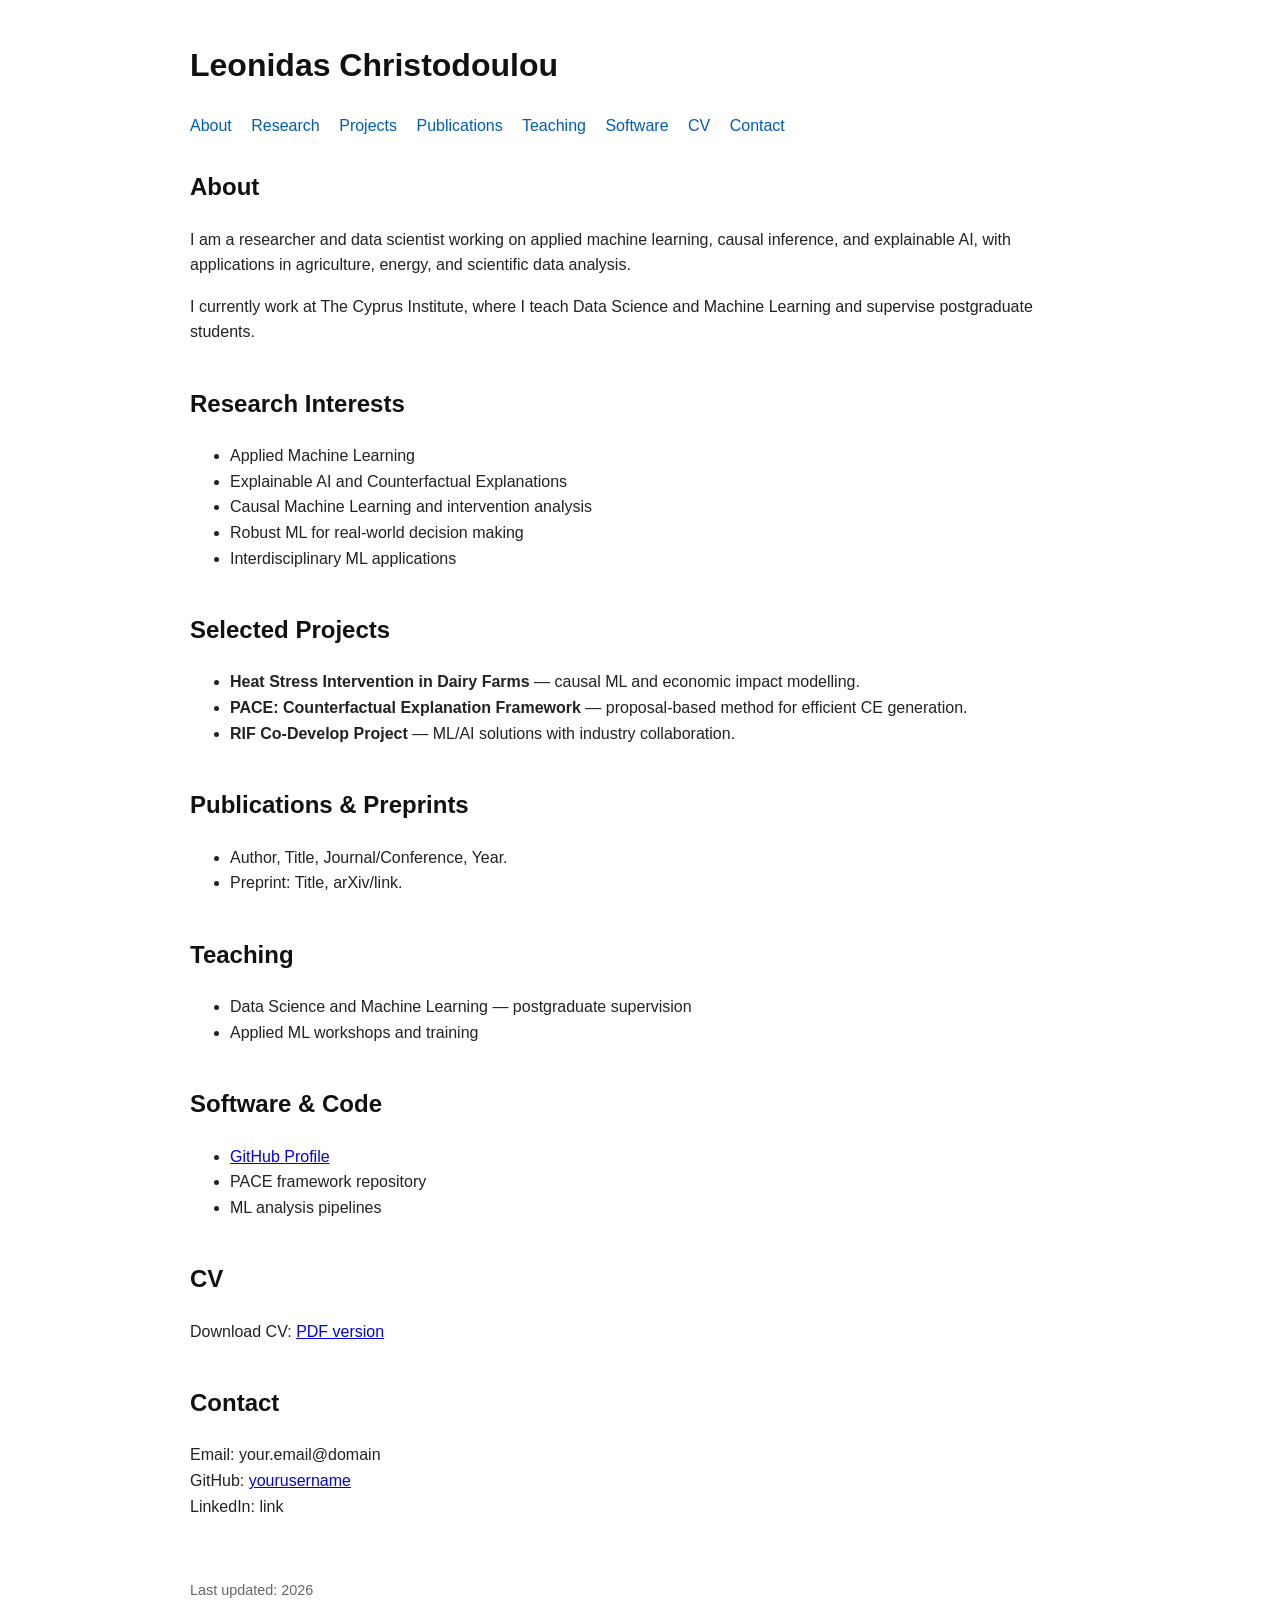
==== index.html @ 6f921da9 "Create index.html" ====
<!DOCTYPE html>
<html lang="en">
<head>
<meta charset="UTF-8">
<title>Leonidas Christodoulou</title>
<meta name="viewport" content="width=device-width, initial-scale=1">

<style>
body {
    font-family: Arial, Helvetica, sans-serif;
    margin: 40px auto;
    max-width: 900px;
    line-height: 1.6;
    padding: 0 20px;
    color: #222;
}

h1, h2, h3 {
    color: #111;
}

nav a {
    margin-right: 15px;
    text-decoration: none;
    color: #005bbb;
}

nav {
    margin-bottom: 30px;
}

.section {
    margin-bottom: 40px;
}

.footer {
    margin-top: 60px;
    font-size: 0.9em;
    color: #666;
}

a:hover {
    text-decoration: underline;
}
</style>
</head>

<body>

<h1>Leonidas Christodoulou</h1>

<nav>
<a href="#about">About</a>
<a href="#research">Research</a>
<a href="#projects">Projects</a>
<a href="#publications">Publications</a>
<a href="#teaching">Teaching</a>
<a href="#software">Software</a>
<a href="#cv">CV</a>
<a href="#contact">Contact</a>
</nav>

<div class="section" id="about">
<h2>About</h2>
<p>
I am a researcher and data scientist working on applied machine learning,
causal inference, and explainable AI, with applications in agriculture,
energy, and scientific data analysis.
</p>

<p>
I currently work at The Cyprus Institute, where I teach Data Science and
Machine Learning and supervise postgraduate students.
</p>
</div>

<div class="section" id="research">
<h2>Research Interests</h2>
<ul>
<li>Applied Machine Learning</li>
<li>Explainable AI and Counterfactual Explanations</li>
<li>Causal Machine Learning and intervention analysis</li>
<li>Robust ML for real-world decision making</li>
<li>Interdisciplinary ML applications</li>
</ul>
</div>

<div class="section" id="projects">
<h2>Selected Projects</h2>
<ul>
<li><b>Heat Stress Intervention in Dairy Farms</b> — causal ML and
economic impact modelling.</li>

<li><b>PACE: Counterfactual Explanation Framework</b> — proposal-based
method for efficient CE generation.</li>

<li><b>RIF Co-Develop Project</b> — ML/AI solutions with industry
collaboration.</li>
</ul>
</div>

<div class="section" id="publications">
<h2>Publications & Preprints</h2>
<ul>
<li>Author, Title, Journal/Conference, Year.</li>
<li>Preprint: Title, arXiv/link.</li>
</ul>
</div>

<div class="section" id="teaching">
<h2>Teaching</h2>
<ul>
<li>Data Science and Machine Learning — postgraduate supervision</li>
<li>Applied ML workshops and training</li>
</ul>
</div>

<div class="section" id="software">
<h2>Software & Code</h2>
<ul>
<li><a href="https://github.com/yourusername">GitHub Profile</a></li>
<li>PACE framework repository</li>
<li>ML analysis pipelines</li>
</ul>
</div>

<div class="section" id="cv">
<h2>CV</h2>
<p>
Download CV: <a href="cv.pdf">PDF version</a>
</p>
</div>

<div class="section" id="contact">
<h2>Contact</h2>
<p>
Email: your.email@domain<br>
GitHub: <a href="https://github.com/yourusername">yourusername</a><br>
LinkedIn: link
</p>
</div>

<div class="footer">
Last updated: 2026
</div>

</body>
</html>
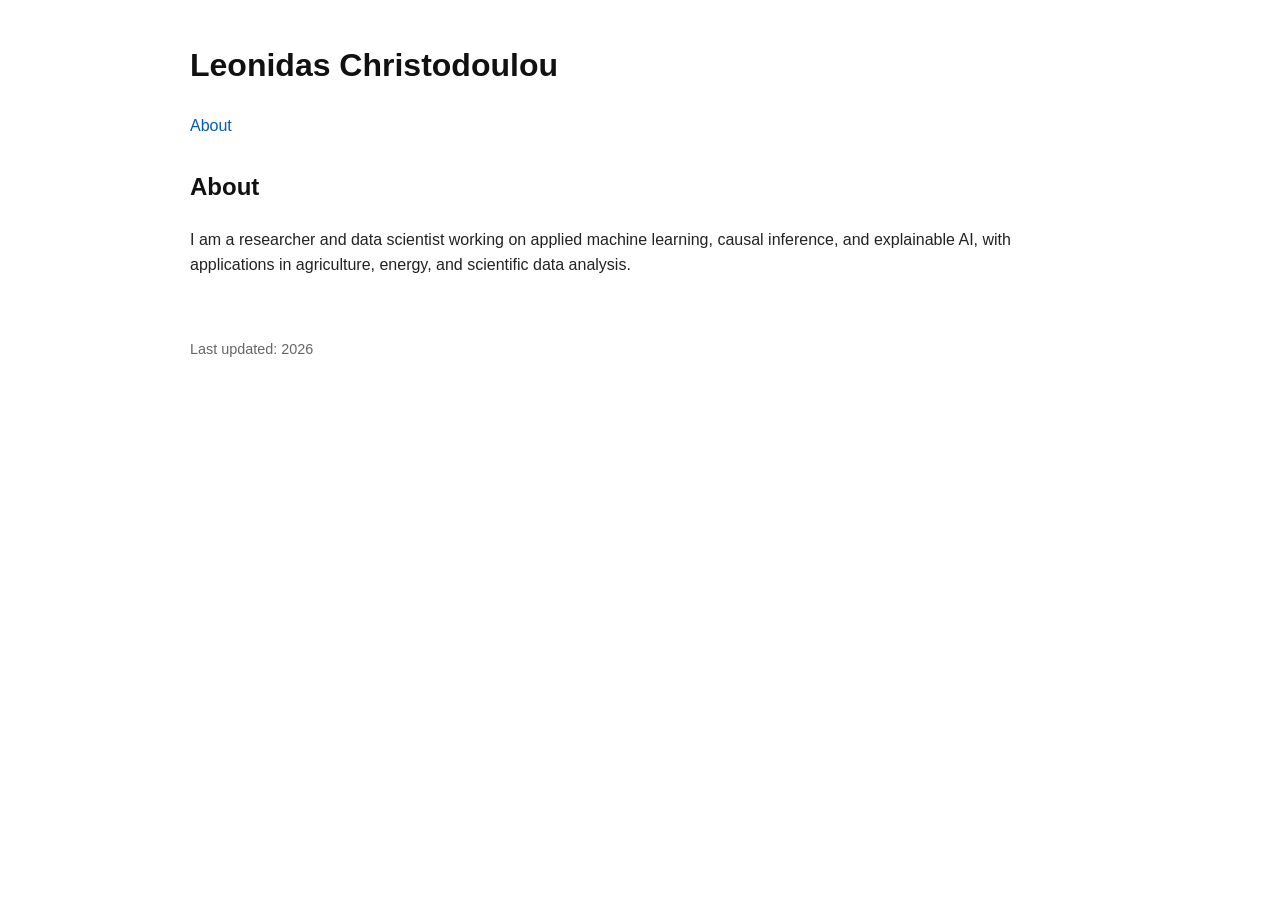
==== commit 9d498b2d: "Update index.html" ====
--- a/index.html
+++ b/index.html
@@ -51,13 +51,6 @@
 
 <nav>
 <a href="#about">About</a>
-<a href="#research">Research</a>
-<a href="#projects">Projects</a>
-<a href="#publications">Publications</a>
-<a href="#teaching">Teaching</a>
-<a href="#software">Software</a>
-<a href="#cv">CV</a>
-<a href="#contact">Contact</a>
 </nav>
 
 <div class="section" id="about">
@@ -68,77 +61,6 @@
 energy, and scientific data analysis.
 </p>
 
-<p>
-I currently work at The Cyprus Institute, where I teach Data Science and
-Machine Learning and supervise postgraduate students.
-</p>
-</div>
-
-<div class="section" id="research">
-<h2>Research Interests</h2>
-<ul>
-<li>Applied Machine Learning</li>
-<li>Explainable AI and Counterfactual Explanations</li>
-<li>Causal Machine Learning and intervention analysis</li>
-<li>Robust ML for real-world decision making</li>
-<li>Interdisciplinary ML applications</li>
-</ul>
-</div>
-
-<div class="section" id="projects">
-<h2>Selected Projects</h2>
-<ul>
-<li><b>Heat Stress Intervention in Dairy Farms</b> — causal ML and
-economic impact modelling.</li>
-
-<li><b>PACE: Counterfactual Explanation Framework</b> — proposal-based
-method for efficient CE generation.</li>
-
-<li><b>RIF Co-Develop Project</b> — ML/AI solutions with industry
-collaboration.</li>
-</ul>
-</div>
-
-<div class="section" id="publications">
-<h2>Publications & Preprints</h2>
-<ul>
-<li>Author, Title, Journal/Conference, Year.</li>
-<li>Preprint: Title, arXiv/link.</li>
-</ul>
-</div>
-
-<div class="section" id="teaching">
-<h2>Teaching</h2>
-<ul>
-<li>Data Science and Machine Learning — postgraduate supervision</li>
-<li>Applied ML workshops and training</li>
-</ul>
-</div>
-
-<div class="section" id="software">
-<h2>Software & Code</h2>
-<ul>
-<li><a href="https://github.com/yourusername">GitHub Profile</a></li>
-<li>PACE framework repository</li>
-<li>ML analysis pipelines</li>
-</ul>
-</div>
-
-<div class="section" id="cv">
-<h2>CV</h2>
-<p>
-Download CV: <a href="cv.pdf">PDF version</a>
-</p>
-</div>
-
-<div class="section" id="contact">
-<h2>Contact</h2>
-<p>
-Email: your.email@domain<br>
-GitHub: <a href="https://github.com/yourusername">yourusername</a><br>
-LinkedIn: link
-</p>
-</div>
 
 <div class="footer">
 Last updated: 2026
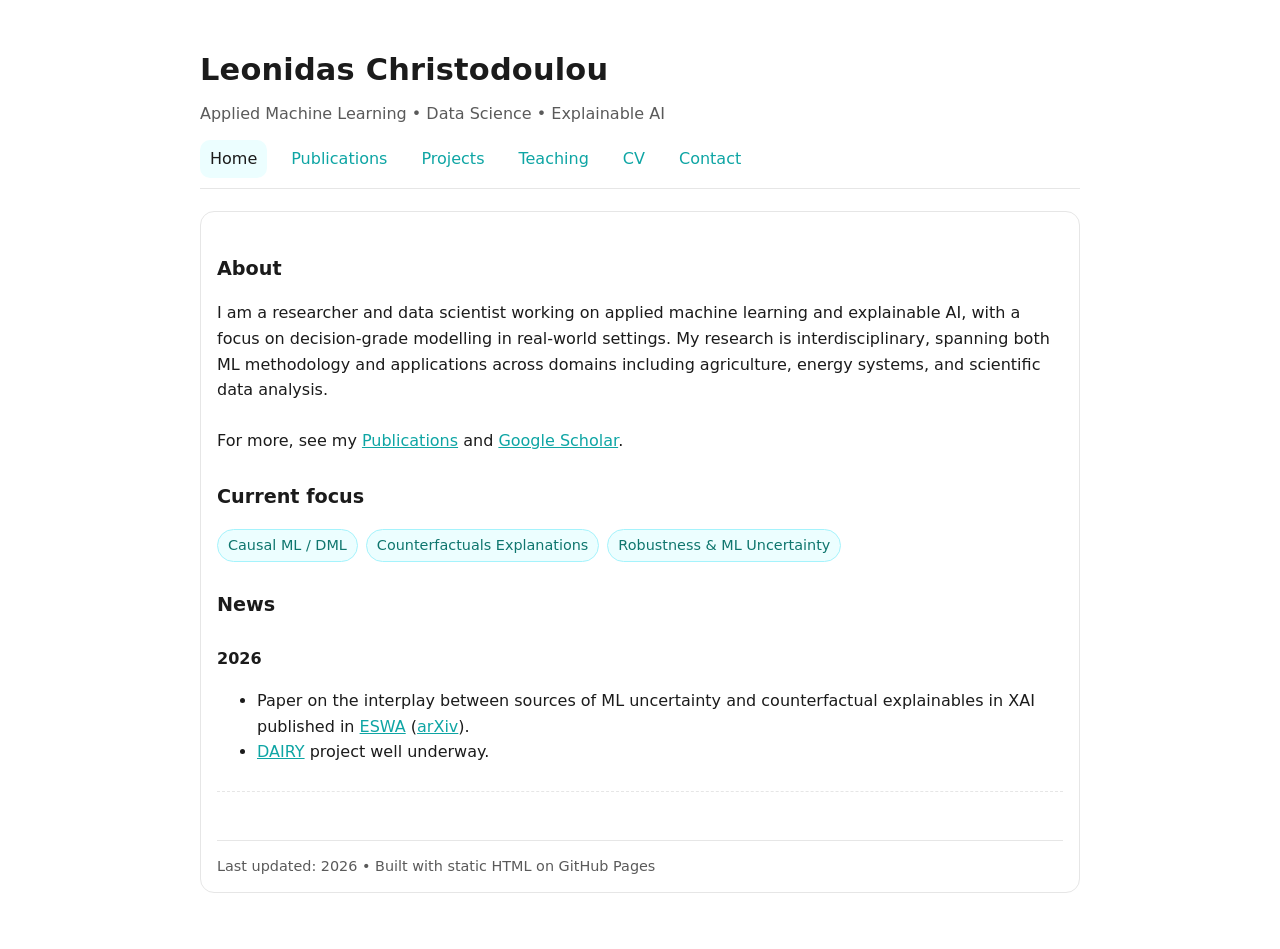
==== commit 6bca85b5: "first update" ====
--- a/index.html
+++ b/index.html
@@ -1,70 +1,73 @@
-<!DOCTYPE html>
+<!doctype html>
 <html lang="en">
 <head>
-<meta charset="UTF-8">
-<title>Leonidas Christodoulou</title>
-<meta name="viewport" content="width=device-width, initial-scale=1">
+  <meta charset="utf-8" />
+  <meta name="viewport" content="width=device-width, initial-scale=1" />
+  <title>Leonidas Christodoulou</title>
+  <link rel="stylesheet" href="assets/style.css" />
+  <link rel="icon" type="image/png" href="assets/favicon.png">
+</head>
+<body>
+  <div class="container">
+    <header>
+      <h1 class="site-title">Leonidas Christodoulou</h1>
+      <p class="subtitle">Applied Machine Learning • Data Science • Explainable AI</p>
 
-<style>
-body {
-    font-family: Arial, Helvetica, sans-serif;
-    margin: 40px auto;
-    max-width: 900px;
-    line-height: 1.6;
-    padding: 0 20px;
-    color: #222;
-}
+      <nav>
+        <a href="index.html" aria-current="page">Home</a>
+        <a href="publications.html">Publications</a>
+        <a href="projects.html">Projects</a>
+        <a href="teaching.html">Teaching</a>
+        <a href="Leonidas_Christodoulou_CV.pdf">CV</a>
+        <a href="contact.html">Contact</a>
+      </nav>
+    </header>
 
-h1, h2, h3 {
-    color: #111;
-}
+    <main>
+      
+        <section class="card">
+          <h2>About</h2>
+          <p>
+            I am a researcher and data scientist working on applied machine learning and 
+            explainable AI, with a focus on decision-grade modelling in real-world settings. 
+            My research is interdisciplinary, spanning both ML methodology and 
+            applications across domains including agriculture, energy systems, and 
+            scientific data analysis.
+            <br>
+            <br>
+            For more, see my <a href="publications.html">Publications</a> and 
+            <a href="https://scholar.google.com/citations?user=yEaNYfiahdUC&hl=en">Google Scholar</a>.
+          </p>
 
-nav a {
-    margin-right: 15px;
-    text-decoration: none;
-    color: #005bbb;
-}
+          <h2>Current focus</h2>
+          <div class="badges">
+            <!-- <span class="badge">Applied ML & evaluation</span> -->
+            <span class="badge">Causal ML / DML</span>
+            <span class="badge">Counterfactuals Explanations</span>
+            <span class="badge">Robustness & ML Uncertainty</span>
+            
+          </div>
 
-nav {
-    margin-bottom: 30px;
-}
+          <!-- <h2>News</h2>
+          <div class="item">
+            <strong>2026</strong> — Add 2–3 bullets here (paper accepted/submitted, project milestone, talk).
+          </div>
+        </section> -->
+        <h2>News</h2>
 
-.section {
-    margin-bottom: 40px;
-}
+            <div class="item">
+            <strong>2026</strong>
+            <ul class="news-list">
+                <li>Paper on the interplay between sources of ML uncertainty and counterfactual 
+                    explainables in XAI published in <a href="https://www.sciencedirect.com/journal/expert-systems-with-applications">ESWA</a> (<a href="https://arxiv.org/abs/2602.00063">arXiv</a>).</li>
+                <li><a href="https://www.linkedin.com/showcase/dairy-project/">DAIRY</a> project well underway.</li>
+            </ul>
+            </div>
 
-.footer {
-    margin-top: 60px;
-    font-size: 0.9em;
-    color: #666;
-}
-
-a:hover {
-    text-decoration: underline;
-}
-</style>
-</head>
-
-<body>
-
-<h1>Leonidas Christodoulou</h1>
-
-<nav>
-<a href="#about">About</a>
-</nav>
-
-<div class="section" id="about">
-<h2>About</h2>
-<p>
-I am a researcher and data scientist working on applied machine learning,
-causal inference, and explainable AI, with applications in agriculture,
-energy, and scientific data analysis.
-</p>
-
-
-<div class="footer">
-Last updated: 2026
-</div>
-
+      <footer>
+        Last updated: 2026 • Built with static HTML on GitHub Pages
+      </footer>
+    </main>
+  </div>
 </body>
 </html>
--- a/assets/style.css
+++ b/assets/style.css
@@ -0,0 +1,161 @@
+:root{
+  --text:#1b1b1b;
+  --muted:#5a5a5a;
+  --bg:#ffffff;
+  --border:#e6e6e6;
+  --link:#0ea5a4;
+  --chip:#ecfeff;
+}
+
+*{ box-sizing:border-box; }
+
+body{
+  margin:0;
+  background:var(--bg);
+  color:var(--text);
+  font-family: system-ui, -apple-system, Segoe UI, Roboto, Helvetica, Arial, sans-serif;
+  line-height:1.6;
+}
+
+.container{
+  max-width: 920px;
+  margin: 0 auto;
+  padding: 28px 20px 56px;
+}
+
+header{
+  padding: 18px 0 10px;
+  border-bottom: 1px solid var(--border);
+}
+
+.site-title{
+  margin: 0;
+  font-size: 1.9rem;
+  letter-spacing: 0.2px;
+}
+
+.subtitle{
+  margin: 6px 0 0;
+  color: var(--muted);
+}
+
+nav{
+  margin-top: 14px;
+  display:flex;
+  flex-wrap: wrap;
+  gap: 10px 14px;
+}
+
+nav a{
+  text-decoration:none;
+  color: var(--link);
+  padding: 6px 10px;
+  border-radius: 10px;
+}
+
+nav a[aria-current="page"]{
+  background: var(--chip);
+  color: var(--text);
+}
+
+main{
+  padding-top: 22px;
+}
+
+h2{
+  margin-top: 28px;
+  font-size: 1.2rem;
+}
+
+p{ margin: 10px 0; }
+
+a{ color: var(--link); }
+a:hover{ text-decoration: underline; }
+
+.grid{
+  display:grid;
+  grid-template-columns: 1fr;
+  gap: 14px;
+}
+@media (min-width: 820px){
+  .grid{ grid-template-columns: 1.2fr 0.8fr; }
+}
+
+.card{
+  border: 1px solid var(--border);
+  border-radius: 14px;
+  padding: 14px 16px;
+  background: #fff;
+}
+
+.kv{
+  display:grid;
+  grid-template-columns: 140px 1fr;
+  gap: 6px 14px;
+  margin: 8px 0;
+}
+.kv div{ color: var(--muted); }
+.kv strong{ color: var(--text); }
+
+.list{
+  margin: 10px 0 0;
+  padding-left: 18px;
+}
+
+.badges{
+  display:flex;
+  flex-wrap: wrap;
+  gap: 8px;
+  margin-top: 10px;
+}
+/* .badge{
+  background: var(--chip);
+  border: 1px solid var(--border);
+  color: var(--text);
+  padding: 4px 10px;
+  border-radius: 999px;
+  font-size: 0.9rem;
+} */
+.badge{
+  background: var(--chip);
+  border: 1px solid #a5f3fc;
+  color: #0f766e;
+  padding: 4px 10px;
+  border-radius: 999px;
+  font-size: 0.9rem;
+  text-decoration: none;
+}
+
+
+.item{
+  padding: 10px 0;
+  border-bottom: 1px dashed var(--border);
+}
+.item:last-child{ border-bottom:none; }
+
+.small{ color: var(--muted); font-size: 0.95rem; }
+
+footer{
+  margin-top: 48px;
+  padding-top: 14px;
+  border-top: 1px solid var(--border);
+  color: var(--muted);
+  font-size: 0.9rem;
+}
+
+.contact-links p {
+  margin: 6px 0;
+}
+
+.badge {
+  text-decoration: none;
+}
+
+/* .news-list {
+  margin: 6px 0 0;
+  padding-left: 20px;
+}
+
+.news-list li {
+  margin: 3px 0;
+} */
